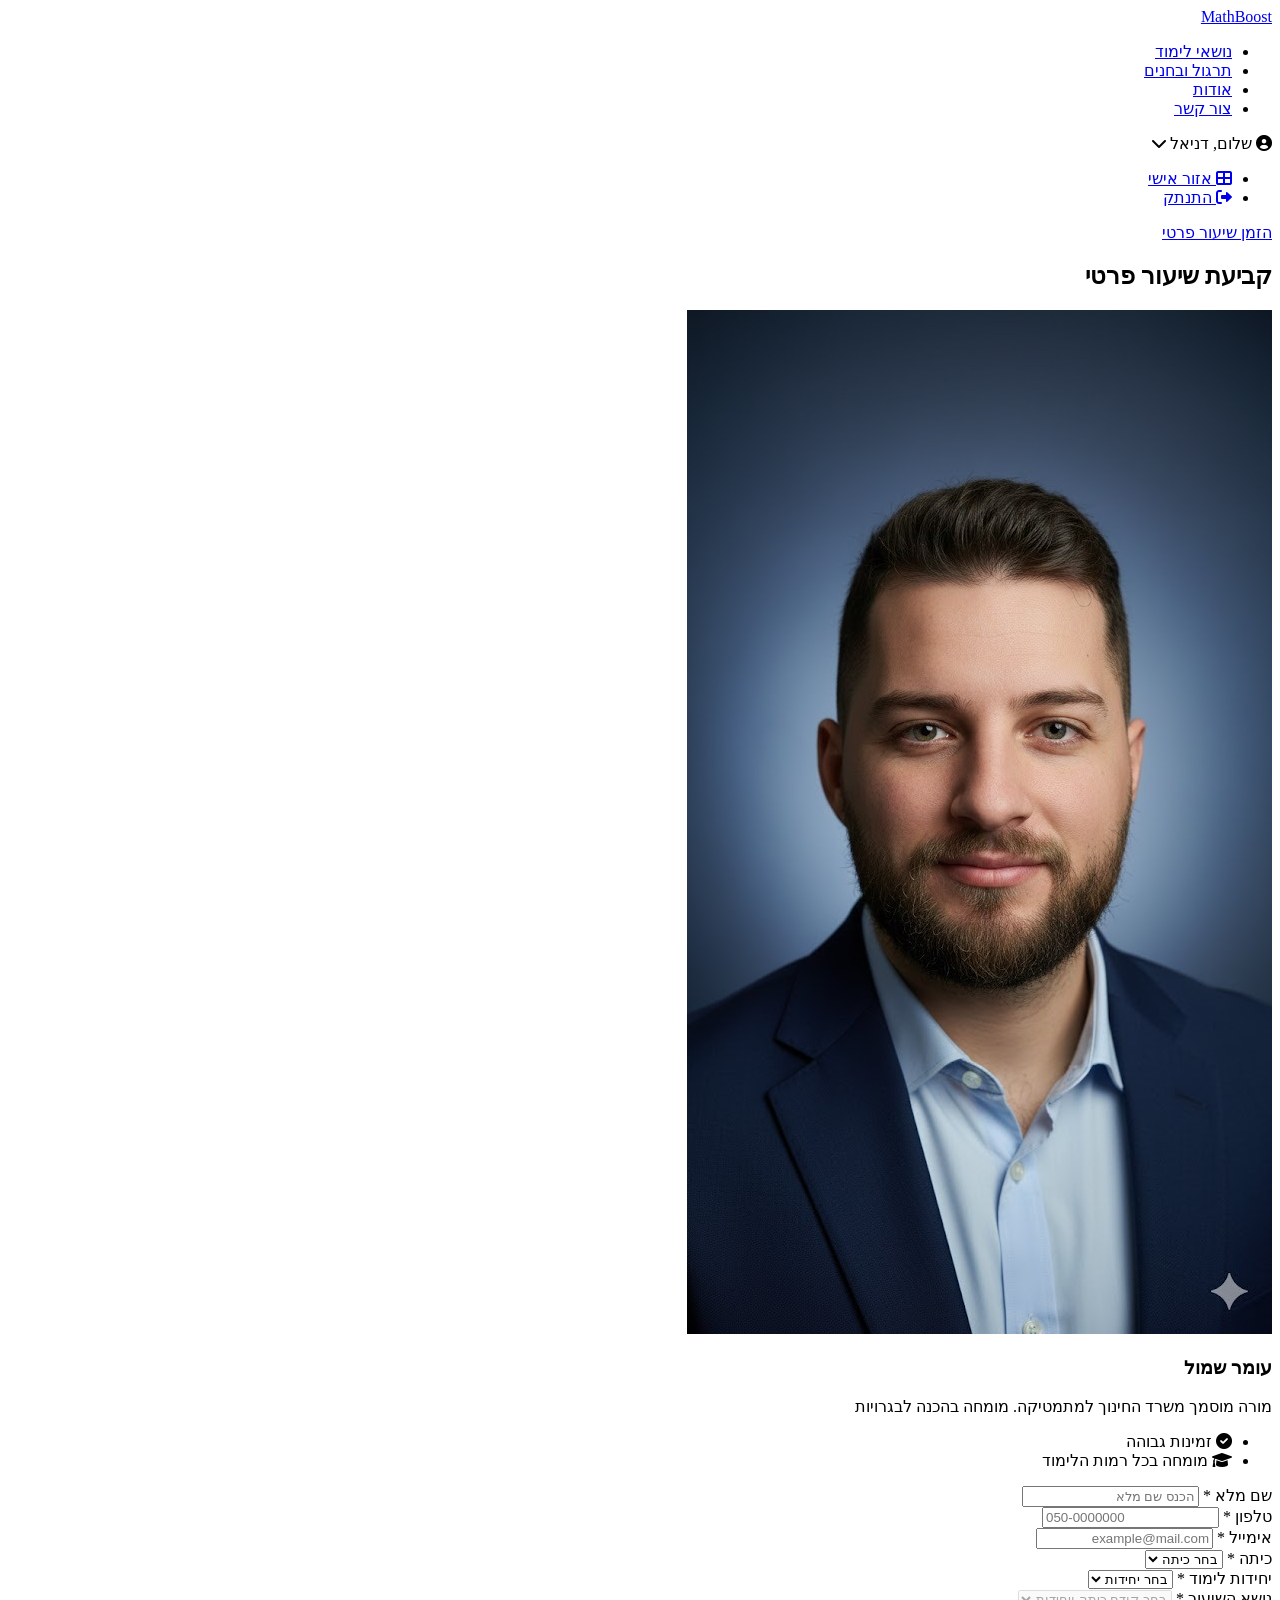
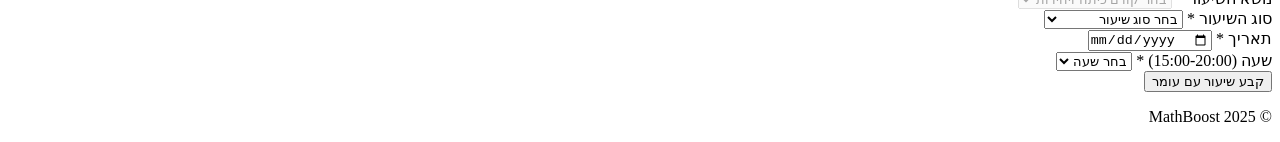
==== book-lesson.html @ 4097d0b9 "Add files via upload" ====
<!DOCTYPE html>
<html lang="he" dir="rtl">

<head>
    <meta charset="UTF-8">
    <meta name="viewport" content="width=device-width, initial-scale=1.0">
    <title>MathBoost - קביעת שיעור פרטי</title>

    <link rel="preconnect" href="https://fonts.googleapis.com">
    <link rel="preconnect" href="https://fonts.gstatic.com" crossorigin>
    <link href="https://fonts.googleapis.com/css2?family=Rubik:wght@400;500;700&display=swap" rel="stylesheet">

    <link rel="stylesheet" href="style.css">
    <link rel="stylesheet" href="https://cdnjs.cloudflare.com/ajax/libs/font-awesome/6.0.0/css/all.min.css">
</head>

<body>

    <header class="site-header">
        <div class="container header-wrapper">
            <div class="site-logo">
                <a href="index.html">MathBoost</a>
            </div>
            
            <nav class="navigation-menu">
                <ul>
                    <li><a href="lessons.html">נושאי לימוד</a></li>
                    <li><a href="practice.html">תרגול ובחנים</a></li>
                    <li><a href="#" onclick="alertNotImplemented(event)" title="הדף לא מומש">אודות</a></li>
                    <li><a href="#" onclick="alertNotImplemented(event)" title="הדף לא מומש">צור קשר</a></li>
                </ul>
            </nav>

            <div class="header-actions">
                <div class="user-profile-container" id="userProfile">
                    <div class="user-profile">
                        <i class="fas fa-user-circle"></i>
                        <span>שלום, דניאל</span>
                        <i class="fas fa-chevron-down dropdown-arrow"></i>
                    </div>
                    <ul class="dropdown-menu" id="userDropdown">
                        <li><a href="dashboard.html"><i class="fas fa-th-large"></i> אזור אישי</a></li>
                        <li><a href="#" onclick="alertNotImplemented(event)" title="הדף לא מומש" class="logout-link"><i class="fas fa-sign-out-alt"></i> התנתק</a></li>
                    </ul>
                </div>
                <a href="book-lesson.html" class="btn btn-primary">הזמן שיעור פרטי</a>
            </div>
        </div>
    </header>

<main>
    <section class="booking-section">
        <div class="container">
            <h1 class="page-title">קביעת שיעור פרטי</h1>

            <div class="booking-layout">
                <aside class="teacher-info-card">
                    <div class="teacher-image-wrapper">
                        <img src="images/teacher_omer.jpeg" alt="עומר שמול" class="teacher-img">
                    </div>
                    <h3>עומר שמול</h3>
                    <p class="teacher-bio">מורה מוסמך משרד החינוך למתמטיקה. מומחה בהכנה לבגרויות</p>
                    <ul class="teacher-badges">
                        <li><i class="fas fa-check-circle"></i> זמינות גבוהה</li>
                        <li><i class="fas fa-graduation-cap"></i> מומחה בכל רמות הלימוד</li>
                    </ul>
                </aside>

                <div class="form-wrapper-card">
                    <form id="bookingForm" action="save_booking.php" method="POST">
                        
                        <div class="form-group">
                            <label>שם מלא *</label>
                            <input type="text" name="fullName" placeholder="הכנס שם מלא" required>
                        </div>

                        <div class="form-row">
                            <div class="form-group half-width">
                                <label>טלפון *</label>
                                <input type="tel" name="phone" placeholder="050-0000000" required>
                            </div>
                            <div class="form-group half-width">
                                <label>אימייל *</label>
                                <input type="email" name="email" placeholder="example@mail.com" required>
                            </div>
                        </div>

                        <div class="form-row">
                            <div class="form-group half-width">
                                <label>כיתה *</label>
                                <select name="grade" id="gradeSelect" required>
                                    <option value="">בחר כיתה</option>
                                    <option value="י">כיתה י'</option>
                                    <option value="יא">כיתה י"א</option>
                                    <option value="יב">כיתה י"ב</option>
                                </select>
                            </div>
                            <div class="form-group half-width">
                                <label>יחידות לימוד *</label>
                                <select name="units" id="unitSelect" required>
                                    <option value="">בחר יחידות</option>
                                    <option value="3">3 יחידות</option>
                                    <option value="4">4 יחידות</option>
                                    <option value="5">5 יחידות</option>
                                </select>
                            </div>
                        </div>

                        <div class="form-row">
                            <div class="form-group half-width">
                                <label>נושא השיעור *</label>
                                <select name="subject" id="subjectSelect" disabled required>
                                    <option value="">בחר קודם כיתה ויחידות</option>
                                </select>
                            </div>
                            <div class="form-group half-width">
                                <label>סוג השיעור *</label>
                                <select name="lessonType" required>
                                    <option value="">בחר סוג שיעור</option>
                                    <option value="פרונטלי">פרונטלי (בית המורה)</option>
                                    <option value="זום">שיעור בזום</option>
                                </select>
                            </div>
                        </div>

                        <div class="form-row">
                            <div class="form-group half-width">
                                <label>תאריך *</label>
                                <input type="date" name="lessonDate" id="lessonDate" required>
                            </div>
                            <div class="form-group half-width">
                                <label>שעה (15:00-20:00) *</label>
                                <select name="lessonTime" id="lessonTimeSelect" required>
                                    <option value="">בחר שעה</option>
                                    <option value="15:00">15:00</option>
                                    <option value="16:00">16:00</option>
                                    <option value="17:00">17:00</option>
                                    <option value="18:00">18:00</option>
                                    <option value="19:00">19:00</option>
                                    <option value="20:00">20:00</option>
                                </select>
                            </div>
                        </div>

                        <button type="submit" class="btn btn-primary btn-block">
                            קבע שיעור עם עומר
                        </button>
                    </form>

                    <div id="successMessage" style="display:none; text-align:center; padding:50px;">
                        <h2 id="successTitle" style="color:#1a2a4a; font-weight:700;"></h2>
                        <p style="font-size:18px;">הבקשה נשלחה בהצלחה. ניצור קשר בהקדם!</p>
                    </div>
                </div>
            </div>
        </div>
    </section>
</main>

<footer class="site-footer">
    <div class="container">
        <p>© 2025 MathBoost</p>
    </div>
</footer>

<script src="https://code.jquery.com/jquery-3.6.0.min.js"></script>
<script src="js/not-implemented-message.js"></script>
<script src="js/booking.js"></script>
<script src="js/header.js"></script>


</body>
</html>
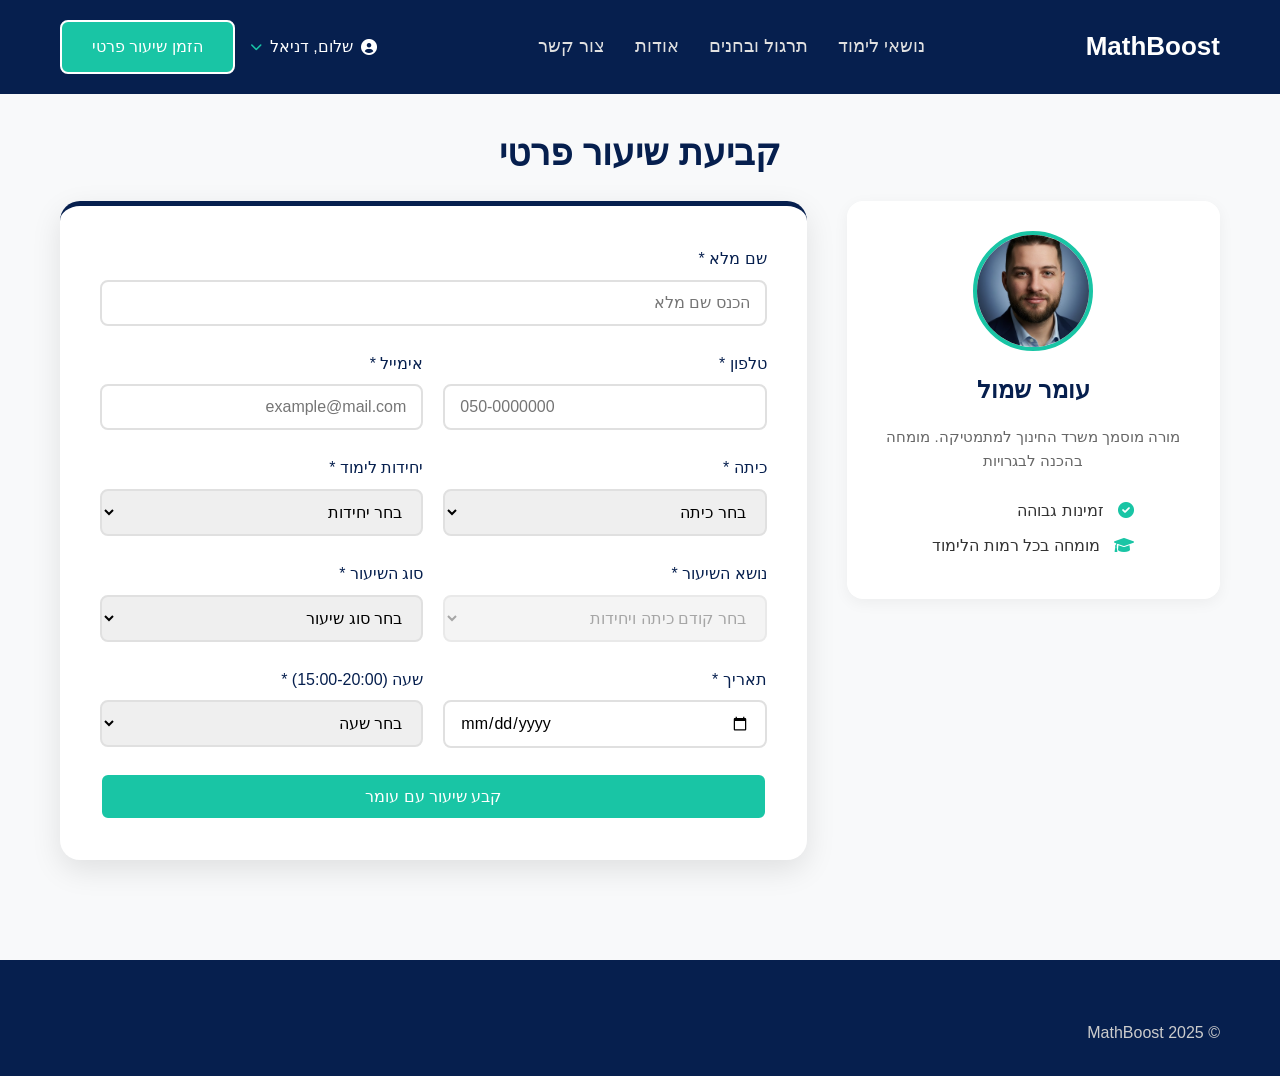
==== commit f6fb4708: "Update stylesheet link path in book-lesson.html" ====
--- a/book-lesson.html
+++ b/book-lesson.html
@@ -10,7 +10,7 @@
     <link rel="preconnect" href="https://fonts.gstatic.com" crossorigin>
     <link href="https://fonts.googleapis.com/css2?family=Rubik:wght@400;500;700&display=swap" rel="stylesheet">
 
-    <link rel="stylesheet" href="style.css">
+    <link rel="stylesheet" href="css/style.css">
     <link rel="stylesheet" href="https://cdnjs.cloudflare.com/ajax/libs/font-awesome/6.0.0/css/all.min.css">
 </head>
 
@@ -170,4 +170,4 @@
 
 
 </body>
-</html>+</html>
--- a/css/style.css
+++ b/css/style.css
@@ -0,0 +1,1916 @@
+/* --- Global Configuration & Theme Variables --- */
+:root {
+    --primary-color: #061f4e; /* Deep blue */
+    --accent-color: #19c5a5;  /* Teal */
+    --text-color: #333333;
+    --light-bg: #f8f9fa;
+    --white: #ffffff;
+    --shadow-soft: 0 4px 15px rgba(0,0,0,0.05);
+    --shadow-bold: 0 10px 30px rgba(0,0,0,0.1);
+    --font-main: 'Rubik', sans-serif;
+}
+
+/* --- Base Reset --- */
+* {
+    margin: 0;
+    padding: 0;
+    box-sizing: border-box;
+    -webkit-tap-highlight-color: transparent; /* Smooth touch for iPhone */
+}
+
+body {
+    font-family: var(--font-main);
+    direction: rtl;
+    background-color: var(--light-bg);
+    color: var(--text-color);
+    line-height: 1.6;
+    overflow-x: hidden; /* Prevents horizontal scroll issues */
+}
+
+a {
+    text-decoration: none;
+    color: inherit;
+}
+
+ul {
+    list-style: none;
+}
+
+.container {
+    max-width: 1200px;
+    margin: 0 auto;
+    padding: 0 20px;
+}
+
+button, input, select, textarea {
+    font-family: inherit;
+    font-size: inherit; 
+}
+
+/* --- Buttons --- */
+.btn {
+    display: inline-block;
+    padding: 12px 30px;
+    border-radius: 8px;
+    font-weight: 500;
+    transition: all 0.3s ease;
+    cursor: pointer;
+    text-align: center;
+}
+
+.btn-primary {
+    background-color: var(--accent-color);
+    color: var(--white);
+    border: 2px solid var(--white);
+}
+
+.btn-primary:hover {
+    background-color: #1ab699;
+    transform: translateY(-2px);
+}
+
+.btn-outline {
+    background-color: transparent;
+    color: var(--white);
+    border: 2px solid var(--white);
+}
+
+/* --- Header --- */
+.site-header {
+    background-color: var(--primary-color);
+    padding: 20px 0;
+    position: sticky;
+    top: 0;
+    z-index: 1000;
+}
+
+.header-wrapper {
+    display: flex;
+    justify-content: space-between;
+    align-items: center;
+}
+
+.site-logo a {
+    font-size: 26px;
+    font-weight: 700;
+    color: var(--white);
+}
+
+.navigation-menu ul {
+    display: flex;
+    gap: 30px;
+    align-items: center;
+}
+
+.navigation-menu a {
+    color: #e0e0e0;
+    font-size: 18px;
+    transition: color 0.3s;
+}
+
+.navigation-menu a:hover {
+    color: var(--accent-color);
+}
+
+.header-actions {
+    display: flex;
+    align-items: center; 
+    gap: 1.5rem;
+}
+
+.user-actions {
+    display: flex;
+    align-items: center;
+    gap: 1.5rem; 
+}
+
+.header-actions {
+    display: flex;
+    align-items: center; 
+    gap: 16px; 
+}
+
+/* --- (User Profile Dropdown Menu) --- */
+
+.user-profile-container {
+    position: relative;
+    cursor: pointer;
+    font-family: var(--font-main);
+}
+
+.user-profile {
+    display: flex;
+    align-items: center;
+    gap: 8px;
+    color: var(--white); 
+    font-weight: 500;
+}
+
+.dropdown-arrow {
+    font-size: 12px;
+    transition: transform 0.3s ease;
+    color: var(--accent-color);
+}
+
+
+.dropdown-menu {
+    position: absolute;
+    top: 100%;
+    right: 0; /* (RTL) */
+    background-color: var(--white); 
+    border: 1px solid var(--accent-color);
+    border-radius: 8px;
+    list-style: none;
+    margin-top: 20px;
+    min-width: 150px;
+    box-shadow: var(--shadow-bold);
+    display: none; /* default - hidden */
+    z-index: 1000;
+}
+
+.dropdown-menu.show {
+    display: block;
+}
+
+.dropdown-menu li a {
+    color: var(--primary-color);
+    text-decoration: none;
+    padding: 12px 20px;
+    display: flex;
+    align-items: center;
+    gap: 12px;
+    font-size: 15px;
+    transition: all 0.3s ease;
+}
+
+.dropdown-menu li a:hover {
+    background-color: var(--accent-color);
+    color: var(--primary-color); 
+    border-radius: 8px;
+
+}
+
+/* --- Hero Section --- */
+.hero-section {
+    position: relative;
+    background-color: var(--primary-color); 
+    min-height: 600px;
+    display: flex;
+}
+
+.hero-layout {
+    display: flex;
+    width: 100%;
+}
+
+.hero-content-side {
+    flex: 1; 
+    display: flex;
+    align-items: center;
+    justify-content: center; 
+    padding: 60px;
+    color: var(--white);
+    z-index: 2; 
+}
+
+.hero-text-container h1 {
+    font-size: 55px;
+    line-height: 1.1;
+    margin-bottom: 20px;
+}
+
+.hero-visual-side {
+    flex: 1.3; 
+    position: relative;
+    overflow: hidden; 
+}
+
+.hero-image {
+    width: 100%;
+    height: 100%;
+    object-fit: cover; 
+    display: block;
+}
+
+.hero-cta-group {
+    display: flex;
+    gap: 15px;
+    margin-top: 30px;
+}
+
+/* --- Subjects Grid & Icons --- */
+.subjects-section {
+    padding: 80px 0;
+    background-color: #f0f4f8; 
+}
+
+.subjects-grid {
+    display: grid;
+    grid-template-columns: repeat(4, 1fr); 
+    gap: 20px;             
+    margin-top: 30px;
+}
+
+.subject-card {
+    background: var(--white);
+    padding: 40px 20px;
+    border-radius: 20px;
+    text-align: center;
+    box-shadow: var(--shadow-soft); 
+    transition: transform 0.3s ease, box-shadow 0.3s ease;
+    flex: unset; 
+    min-width: 0; 
+    display: flex;
+    flex-direction: column;
+    align-items: center;
+}
+
+.subject-card:hover {
+    transform: translateY(-10px);
+    box-shadow: var(--shadow-bold);
+}
+
+.subject-icon-wrapper {
+    font-size: 50px;
+    background: #f0f0f0;    
+    width: 100px;
+    height: 100px;
+    border-radius: 50%;
+    display: flex;
+    align-items: center;
+    justify-content: center;
+    
+    color: var(--primary-color);
+    margin-bottom: 20px;
+    transition: all 0.3s ease;
+}
+
+.subject-card:hover .subject-icon-wrapper {
+    background: var(--accent-color);
+    color: var(--white);
+}
+
+/* --- Testimonials --- */
+.testimonials-section {
+    padding: 80px 0;
+}
+
+.testimonials-grid {
+    display: grid;
+    grid-template-columns: repeat(3, 1fr); 
+    gap: 30px;
+}
+
+.testimonial-item {
+    background: var(--white);
+    padding: 25px;
+    border-radius: 12px;
+    box-shadow: var(--shadow-soft);
+    border-top: 4px solid var(--accent-color); 
+}
+
+.student-avatar {
+    width: 50px;
+    height: 50px;
+    border-radius: 50%;
+    object-fit: cover;
+}
+
+/* --- Footer --- */
+.site-footer {
+    background-color: var(--primary-color);
+    color: #ccc;
+    padding: 60px 0 30px;
+}
+
+.footer-grid {
+    display: flex;
+    justify-content: space-between;
+    gap: 40px;
+}
+
+.footer-column {
+    flex: 1;
+}
+
+.footer-column h4 {
+    color: var(--white);
+    margin-bottom: 20px;
+}
+
+/* --- Responsive Design (Mobile - iPhone Optimized) --- */
+@media (max-width: 768px) {
+    .header-wrapper {
+        flex-direction: column;
+        gap: 15px;
+        text-align: center;
+    }
+
+    .navigation-menu ul {
+        flex-wrap: wrap;
+        justify-content: center;
+        gap: 12px;
+    }
+
+    .navigation-menu a {
+        font-size: 16px;
+    }
+
+    .hero-layout {
+        flex-direction: column;
+    }
+
+    .hero-content-side {
+        padding: 40px 20px;
+        order: 1;
+        text-align: center;
+    }
+
+    .hero-visual-side {
+        height: 300px; 
+        order: 2;
+    }
+
+    .hero-text-container h1 {
+        font-size: 34px;
+    }
+
+    .hero-cta-group {
+        flex-direction: column;
+        width: 100%;
+    }
+
+    .btn {
+        width: 100%;
+    }
+
+    .subject-card {
+        flex: 0 1 calc(48% - 10px);
+    }
+
+    .subjects-grid, .testimonials-grid, .footer-grid {
+        grid-template-columns: 1fr;
+        flex-direction: column;
+        text-align: center;
+    }
+
+    .subject-icon-wrapper {
+        width: 90px;
+        height: 90px;
+        font-size: 45px;
+    }
+
+    .user-profile span {
+        display: none; 
+    }
+    
+    .user-actions {
+        gap: 12px;
+    }
+}
+
+/* =========================================
+   Booking Page Specific Styles
+   ========================================= */
+
+.booking-section {
+    padding: 20px 0 100px;
+    background-color: var(--light-bg); 
+}
+
+.page-title {
+    text-align: center;
+    font-size: 36px;
+    color: var(--primary-color);
+    margin-bottom: 20px;
+}
+
+/* --- Layout Grid --- */
+.booking-layout {
+    display: grid;
+    grid-template-columns: 1fr 2fr; 
+    gap: 40px;
+    align-items: start; /* שהאלמנטים יתחילו מלמעלה */
+}
+
+/* --- Teacher Info Card--- */
+.teacher-info-card {
+    background: var(--white);
+    padding: 30px;
+    border-radius: 16px;
+    box-shadow: var(--shadow-soft); /* צללית עדינה */
+    text-align: center;
+    position: sticky; 
+    top: 100px;
+}
+
+.teacher-image-wrapper {
+    width: 120px;
+    height: 120px;
+    margin: 0 auto 20px;
+    border-radius: 50%;
+    overflow: hidden;
+    border: 4px solid var(--accent-color); 
+}
+
+.teacher-img {
+    width: 100%;
+    height: 100%;
+    object-fit: cover;
+}
+
+.teacher-info-card h3 {
+    color: var(--primary-color);
+    margin-bottom: 15px;
+    font-size: 24px;
+}
+
+.teacher-bio {
+    font-size: 15px;
+    color: #666;
+    margin-bottom: 25px;
+}
+
+.teacher-badges {
+    text-align: right;
+    display: inline-block;
+}
+
+.teacher-badges li {
+    margin-bottom: 10px;
+    color: var(--text-color);
+}
+
+.teacher-badges i {
+    color: var(--accent-color);
+    margin-left: 10px;
+}
+
+/* --- Form Container --- */
+.form-wrapper-card {
+    background: var(--white);
+    padding: 40px;
+    border-radius: 20px;
+    box-shadow: var(--shadow-bold); 
+    border-top: 5px solid var(--primary-color); 
+}
+
+/* --- Form Design--- */
+.form-group {
+    margin-bottom: 25px;
+    position: relative; 
+}
+
+.form-row {
+    display: flex;
+    gap: 20px;
+}
+
+.half-width {
+    flex: 1;
+}
+
+label {
+    display: block;
+    margin-bottom: 8px;
+    font-weight: 500;
+    color: var(--primary-color);
+}
+
+.required {
+    color: #e74c3c; 
+}
+
+input[type="text"],
+input[type="tel"],
+input[type="email"],
+input[type="date"],
+select {
+    width: 100%;
+    padding: 12px 15px;
+    border: 2px solid #e0e0e0;
+    border-radius: 8px;
+    font-family: var(--font-main);
+    font-size: 16px;
+    transition: all 0.3s ease;
+    outline: none;
+}
+
+
+input:focus, select:focus {
+    border-color: var(--primary-color);
+    box-shadow: 0 0 0 3px rgba(6, 31, 78, 0.1);
+}
+
+.btn-submit {
+    font-size: 18px;
+    padding: 15px;
+    margin-top: 10px;
+    border: none; 
+}
+
+.btn-block {
+    display: block;
+    width: 100%;
+}
+
+.form-note {
+    text-align: center;
+    font-size: 14px;
+    color: #888;
+    margin-top: 15px;
+}
+
+.error-message {
+    display: none; 
+    font-size: 13px;
+    color: #e74c3c;
+    margin-top: 5px;
+}
+
+@media (max-width: 768px) {
+    .booking-layout {
+        grid-template-columns: 1fr; 
+        gap: 30px;
+    }
+
+    .teacher-info-card {
+        position: static; 
+        order: -1; /* המורה תופיע מעל הטופס */
+    }
+
+    .form-wrapper-card {
+        padding: 25px;
+    }
+
+    .form-row {
+        flex-direction: column; 
+        gap: 25px;
+    }
+}
+
+.input-error {
+    border-color: #e74c3c !important;
+    background-color: #fdf2f2;
+}
+
+.success-msg {
+    text-align: center;
+    padding: 40px;
+    color: var(--primary-color);
+    animation: fadeIn 1s ease;
+}
+
+/* --- Lessons Page Layout --- */
+.lessons-layout {
+    display: grid;
+    grid-template-columns: 280px 1fr;
+    gap: 40px;
+    padding: 40px 20px;
+    align-items: start;
+    max-width: 1200px; /* הגבלה כדי שלא ימתח מדי במסכים ענקיים */
+    margin: 0 auto;
+}
+
+/* Sidebar Filters */
+.filters-sidebar {
+    background: var(--white);
+    padding: 30px;
+    border-radius: 16px;
+    box-shadow: var(--shadow-soft);
+    position: sticky;
+    top: 100px;
+}
+
+.filter-header {
+    display: flex;
+    justify-content: space-between;
+    align-items: center;
+    margin-bottom: 25px;
+}
+
+.btn-text {
+    background: none;
+    border: none;
+    color: var(--accent-color);
+    cursor: pointer;
+    font-weight: 500;
+    text-decoration: underline;
+}
+
+.filter-group {
+    margin-bottom: 30px;
+}
+
+.filter-group h4 {
+    margin-bottom: 15px;
+    font-size: 18px;
+    color: var(--primary-color);
+}
+
+.radio-label {
+    display: block;
+    margin-bottom: 12px;
+    cursor: pointer;
+    font-size: 16px;
+    transition: color 0.2s;
+}
+
+.radio-label input {
+    margin-left: 10px;
+    accent-color: var(--accent-color);
+}
+
+/* Lessons Grid & Cards */
+.lessons-grid {
+    display: grid;
+    grid-template-columns: repeat(auto-fill, minmax(300px, 1fr));
+    gap: 25px;
+}
+
+.lessons-card-detail {
+    background: var(--white);
+    padding: 30px;
+    border-radius: 20px;
+    box-shadow: var(--shadow-soft);
+    position: relative;
+    transition: transform 0.3s, box-shadow 0.3s;
+    border-top: 4px solid var(--accent-color);
+}
+
+.lessons-card-detail:hover {
+    transform: translateY(-8px);
+    box-shadow: var(--shadow-bold);
+}
+
+.category-tag {
+    position: absolute;
+    top: -15px;
+    right: 20px;
+    background: var(--primary-color);
+    color: var(--white);
+    padding: 5px 15px;
+    border-radius: 20px;
+    font-size: 12px;
+    font-weight: bold;
+}
+
+.subject-icon-large {
+    font-size: 40px;
+    margin-bottom: 15px;
+}
+
+.btn-outline-dark {
+    border: 2px solid var(--primary-color);
+    color: var(--primary-color);
+    padding: 10px 25px;
+    font-weight: 700;
+}
+
+.implemented-tag {
+    position: absolute;
+    top: -15px;
+    left: 20px;
+    background-color: #ff2e63; 
+    color: var(--white);
+    padding: 5px 15px;
+    border-radius: 20px;
+    font-size: 12px;
+    font-weight: bold;
+    z-index: 10;
+}
+
+/* עיצוב כפתור כבוי (Disabled) */
+.btn-outline-dark:disabled {
+    opacity: 0.5;
+    cursor: not-allowed;
+    border-color: #ccc;
+    color: #999;
+    pointer-events: auto;
+}
+
+/* ביטול אפקטים של Hover על כפתור כבוי */
+.btn-outline-dark:disabled:hover {
+    background-color: transparent;
+    color: #999;
+    transform: none;
+}
+
+.btn-outline-dark:hover {
+    background-color: var(--primary-color);
+    color: var(--white);
+}
+
+.card-meta-info {
+    display: flex;
+    gap: 15px;
+    margin: 20px 0;
+    font-size: 14px;
+    color: #666;
+}
+
+.card-meta-info i {
+    color: var(--accent-color);
+    margin-left: 5px;
+}
+
+.active-filter-status {
+    margin-bottom: 20px;
+    font-weight: 500;
+    color: var(--primary-color);
+}
+
+.no-results {
+    text-align: center;
+    padding: 50px;
+    color: #888;
+}
+
+.no-results i {
+    font-size: 48px;
+    margin-bottom: 15px;
+}
+
+/* Responsive */
+@media (max-width: 992px) {
+    .lessons-layout {
+        grid-template-columns: 1fr;
+    }
+    .filters-sidebar {
+        position: static;
+    }
+}
+
+@media (max-width: 992px) {
+    .lessons-layout {
+        grid-template-columns: 1fr; /* מעבר לטור אחד */
+        gap: 20px;
+    }
+
+    .filters-sidebar {
+        position: static; /* ביטול ה-sticky במוביל */
+        width: 100%;
+    }
+
+    .lessons-grid {
+        grid-template-columns: repeat(auto-fill, minmax(250px, 1fr));
+    }
+}
+
+/* סמארטפונים (iPhone וכדומה) */
+@media (max-width: 768px) {
+    .site-header {
+        padding: 10px 0;
+    }
+
+    .header-wrapper {
+        flex-direction: column;
+        gap: 15px;
+    }
+
+    .navigation-menu ul {
+        flex-wrap: wrap;
+        justify-content: center;
+        gap: 10px;
+    }
+
+    .page-intro h1 {
+        font-size: 28px;
+        text-align: center;
+    }
+
+    .page-intro p {
+        text-align: center;
+    }
+
+    /* התאמת כרטיסי הלימוד */
+    .lessons-grid {
+        grid-template-columns: 1fr; /* כרטיס אחד בשורה */
+    }
+
+    .lessons-card-detail {
+        padding: 20px;
+    }
+
+    /* התאמת פילטרים במוביל */
+    .filters-sidebar {
+        padding: 20px;
+    }
+
+    .filter-group {
+        display: inline-block; /* הצגת קבוצות פילטרים זו לצד זו אם יש מקום */
+        margin-left: 20px;
+        margin-bottom: 15px;
+    }
+
+    .footer-grid {
+        flex-direction: column;
+        text-align: center;
+        gap: 30px;
+    }
+}
+
+/* =========================================
+   Lesson Unit Page Styles (יחידת לימוד)
+   ========================================= */
+
+.lesson-unit-page {
+    background-color: var(--light-bg);
+    padding-bottom: 80px;
+}
+
+/* --- Lesson Hero --- */
+.lesson-hero {
+    background-color: var(--primary-color);
+    color: var(--white);
+    padding: 40px 0;
+    margin-bottom: 40px;
+}
+
+.breadcrumb {
+    font-size: 14px;
+    margin-bottom: 15px;
+    display: flex;
+    align-items: center;
+    gap: 8px; 
+    color: rgba(255, 255, 255, 0.8); /
+}
+
+.breadcrumb a {
+    color: white;
+    text-decoration: none;
+    transition: all 0.3s ease;
+    opacity: 0.9;
+}
+
+.breadcrumb a:hover {
+    opacity: 1;
+    text-decoration: underline;
+    color: var(--accent-color); 
+}
+
+
+.breadcrumb i {
+    font-size: 10px;
+    opacity: 0.6;
+}
+
+
+.breadcrumb span {
+    font-weight: 500;
+    opacity: 1;
+    color: var(--accent-color);
+}
+
+.container h1{
+    padding-top: 10px;
+}
+
+.lesson-hero h1 {
+    font-size: 32px;
+}
+
+/* --- Layout Structure --- */
+.lesson-container {
+    display: grid;
+    grid-template-columns: 1fr 320px; 
+    gap: 40px;
+    align-items: start;
+}
+
+.content-block {
+    background: var(--white);
+    padding: 35px;
+    border-radius: 15px;
+    box-shadow: var(--shadow-soft);
+    margin-bottom: 30px;
+}
+
+.content-block h2 {
+    color: var(--primary-color);
+    margin-bottom: 20px;
+    border-right: 4px solid var(--accent-color);
+    padding-right: 15px;
+    font-size: 24px;
+}
+
+/* --- Formula Card --- */
+.formula-card {
+    background-color: #f0f7f6; 
+    border: 2px dashed var(--accent-color);
+    border-radius: 12px;
+    padding: 25px;
+    margin: 25px 0;
+    text-align: center;
+}
+
+.formula-display {
+    font-size: 36px;
+    font-weight: 700;
+    color: var(--primary-color);
+    margin: 15px 0;
+    letter-spacing: 2px;
+    direction: ltr; 
+}
+
+.formula-legend ul {
+    text-align: right;
+    display: inline-block;
+    margin-top: 15px;
+}
+
+.formula-legend li {
+    margin-bottom: 8px;
+    font-size: 16px;
+}
+
+/* --- Example Boxes & Toggle Solution --- */
+.example-box {
+    border: 1px solid #e0e0e0;
+    border-radius: 10px;
+    padding: 24px;
+    margin-bottom: 20px;
+    background-color: var(--white);
+}
+
+.question {
+    font-size: 18px;
+    margin-bottom: 15px;
+    line-height: 1.5;
+}
+
+.toggle-solution-btn {
+    background-color: transparent;
+    color: var(--primary-color);
+    border: 1px solid var(--primary-color);
+    padding: 8px 16px;
+    border-radius: 5px;
+    cursor: pointer;
+    font-weight: 500;
+    transition: all 0.3s ease;
+    align-self: flex-end;
+}
+
+.toggle-solution-btn:hover {
+    background-color: var(--primary-color);
+    color: var(--white);
+}
+
+.solution-content {
+    display: none; 
+    margin-top: 15px;
+    padding: 15px;
+    background-color: #f9f9f9;
+    border-right: 3px solid var(--accent-color);
+    font-size: 16px;
+    width: 100%;
+}
+
+/* --- Video Section --- */
+.video-wrapper {
+    position: relative;
+    padding-bottom: 56.25%; /* שומר על יחס מסך 16:9 */
+    height: 0;
+    overflow: hidden;
+    border-radius: 12px;
+    box-shadow: var(--shadow-bold);
+    margin: 20px 0;
+}
+
+.video-wrapper iframe {
+    position: absolute;
+    top: 0;
+    left: 0;
+    width: 100%;
+    height: 100%;
+}
+
+.lesson-video {
+    position: absolute;
+    top: 0;
+    left: 0;
+    width: 100%;
+    height: 100%;
+    background-color: #000;
+}
+
+/* --- Sidebar Tips (Omer) --- */
+
+.sidebar-tips {
+    position: -webkit-sticky; /* תמיכה לדפדפני ספארי */
+    position: sticky;
+    top: 100px; 
+    align-self: start; 
+    height: fit-content; 
+    display: flex;
+    flex-direction: column;
+    gap: 20px;
+}
+
+.teacher-callout {
+    background: var(--white);
+    padding: 20px;
+    border-radius: 15px;
+    box-shadow: var(--shadow-soft);
+    text-align: center;
+    margin-bottom: 30px;
+}
+
+.teacher-avatar {
+    width: 100px;
+    height: 100px;
+    border-radius: 50%;
+    border: 3px solid var(--accent-color);
+    margin-bottom: 15px;
+    object-fit: cover;
+}
+
+.tip-bubble {
+    background: #eef2f7;
+    padding: 15px;
+    border-radius: 10px;
+    position: relative;
+    font-size: 14px;
+}
+
+
+.tip-bubble::after {
+    content: '';
+    position: absolute;
+    top: -10px;
+    left: 50%;
+    transform: translateX(-50%);
+    border-left: 10px solid transparent;
+    border-right: 10px solid transparent;
+    border-bottom: 10px solid #eef2f7;
+}
+
+.sticky-nav {
+    position: sticky;
+    top: 100px;
+    background: var(--white);
+    padding: 20px;
+    border-radius: 15px;
+    box-shadow: var(--shadow-soft);
+}
+
+.sticky-nav h3 {
+    font-size: 18px;
+    margin-bottom: 15px;
+    color: var(--primary-color);
+}
+
+.sticky-nav ul li {
+    margin-bottom: 12px;
+}
+
+.sticky-nav ul li a {
+    color: #666;
+    transition: color 0.3s;
+}
+
+.sticky-nav ul li a:hover {
+    color: var(--accent-color);
+}
+
+.q-table {
+    width: 100%;
+    border-collapse: collapse;
+    margin: 20px 0;
+    background: var(--white);
+}
+.q-table th, .q-table td {
+    padding: 12px;
+    border: 1px solid #ddd;
+    text-align: center;
+}
+.q-table th {
+    background-color: var(--primary-color);
+    color: var(--white);
+}
+
+.q-logic {
+    display: flex;
+    gap: 20px;
+    margin: 15px 0;
+}
+.logic-box {
+    flex: 1;
+    padding: 15px;
+    border-radius: 8px;
+    text-align: center;
+}
+.growth { 
+    background-color: #e8f5e9;
+    border: 1px solid #4caf50;
+}
+.decay { 
+    background-color: #ffebee;
+    border: 1px solid #f44336;
+}
+
+.steps-box {
+    background-color: #fff9c4;
+    padding: 20px;
+    border-radius: 12px;
+    border-right: 5px solid #fbc02d;
+    margin-top: 30px;
+}
+.steps-box ol { padding-right: 25px; }
+.steps-box li { margin-bottom: 10px; font-weight: 500; }
+
+.bagrut-question-text {
+    background: #f4f4f4;
+    padding: 20px;
+    border-radius: 10px;
+    margin-bottom: 15px;
+    border-right: 4px solid var(--primary-color);
+}
+
+/* --- Footer Area --- */
+.lesson-footer {
+    text-align: center;
+    margin-top: 50px;
+}
+
+.btn-large {
+    padding: 18px 40px;
+    font-size: 20px;
+}
+
+/* --- Responsive --- */
+@media (max-width: 992px) {
+    .lesson-container {
+        display: grid;
+        grid-template-columns: 1fr;
+        gap: 0; /* נשלוט ברווחים דרך האלמנטים */
+    }
+
+    .main-content, .sidebar-tips {
+        display: contents; /* מאפשר לילדים שלהם להסתדר ישירות בגריד האבא */
+    }
+
+    .sticky-nav { 
+        order: 1; 
+        position: static !important; /* ביטול סטיקי */
+        margin-bottom: 30px;
+    }
+
+    #intro { 
+        order: 2; 
+    }
+
+    .teacher-callout { 
+        order: 3; /* הטיפ של עומר - מופיע אחרי האינטרו */
+        margin-bottom: 30px;
+        position: static !important; /* ביטול סטיקי */
+    }
+
+    #warmup { 
+        order: 4; 
+    }
+
+    #bagrut { 
+        order: 5; 
+    }
+
+    #extra { 
+        order: 6; 
+    }
+
+    .lesson-footer { 
+        order: 7; 
+    }
+}
+
+/* =========================================
+   Practice Page Styles (תרגול ובחנים)
+   ========================================= */
+
+.quiz-card {
+    background: var(--white);
+    padding: 30px;
+    border-radius: 15px;
+    box-shadow: var(--shadow-soft);
+}
+
+.questions-gallery {
+    width: 100%;
+    background: #fff;
+    border: 2px solid #eee;
+    border-radius: 12px;
+    padding: 15px;
+    margin-bottom: 25px;
+    text-align: center;
+}
+
+.questions-gallery img {
+    max-width: 100%;
+    height: auto;
+    border-radius: 8px;
+}
+
+.step-indicator {
+    display: inline-block;
+    background: var(--primary-color);
+    color: white;
+    padding: 5px 15px;
+    border-radius: 20px;
+    margin-bottom: 15px;
+    font-size: 14px;
+}
+
+.options-grid {
+    display: grid;
+    grid-template-columns: 1fr 1fr;
+    gap: 15px;
+    margin-top: 20px;
+}
+
+.option-bt {
+    padding: 18px;
+    border: 2px solid #edf2f7;
+    border-radius: 10px;
+    background: white;
+    cursor: pointer;
+    font-size: 17px;
+    font-weight: 500;
+    transition: all 0.2s;
+    font-family: inherit;
+}
+
+.option-bt:hover {
+    border-color: var(--accent-color);
+    background: #f0fffd;
+}
+
+.feedback-box {
+    margin-top: 25px;
+    padding: 20px;
+    border-radius: 10px;
+    display: none;
+    animation: fadeIn 0.3s ease;
+}
+
+.correct { background: #d4edda; color: #155724; border: 1px solid #c3e6cb; }
+.wrong { background: #f8d7da; color: #721c24; border: 1px solid #f5c6cb; }
+
+.solution-path {
+    margin-top: 15px;
+    padding: 15px;
+    background-color: #f9fbfd;
+    border-right: 4px solid var(--accent-color); 
+    border-left: none; 
+    border-radius: 4px;
+    
+    font-family: 'Rubik', sans-serif;
+    direction: rtl;       
+    text-align: right;    
+    line-height: 1.6;
+}
+
+.solution-content {
+    display: none;      
+    margin-top: 10px;
+    font-weight: 500;
+    direction: rtl;       
+    text-align: right;    
+
+.math-formula, sub, sup {
+    direction: ltr;
+    display: inline-block;
+    unicode-bidi: embed;
+}
+
+.solution-path sub, .solution-path sup {
+    font-family: 'Rubik', sans-serif; 
+    font-size: 0.75em;
+}
+
+.solution-path sub { vertical-align: sub; }
+.solution-path sup { vertical-align: super; }
+
+
+.next-step-container {
+    margin-top: 30px;
+    text-align: left;
+    border-top: 1px solid #eee;
+    padding-top: 20px;
+}
+
+.nest-bt {
+    display: inline-block;
+    padding: 15px 40px;
+    background-color: var(--primary-color);
+    color: var(--white);
+    border: 2px solid var(--primary-color);
+    border-radius: 8px;
+    font-weight: 700;
+    font-size: 18px;
+    cursor: pointer;
+    transition: all 0.3s ease;
+    font-family: var(--font-main);
+    box-shadow: var(--shadow-soft);
+}
+
+.nest-bt:hover {
+    background-color: var(--accent-color);
+    border-color: var(--accent-color);
+    transform: translateY(-2px);
+    box-shadow: var(--shadow-bold);
+}
+
+@keyframes fadeIn { from { opacity: 0; } to { opacity: 1; } }
+
+@media (max-width: 600px) {
+    .options-grid { grid-template-columns: 1fr; }
+}
+
+
+.option-bt.selected {
+    background-color: var(--primary-color) !important;
+    color: white !important;
+    border-color: var(--primary-color);
+    transform: scale(0.98); /* אפקט קטן של לחיצה */
+}
+html, body {
+    max-width: 100%;
+    overflow-x: hidden;
+}
+
+.container {
+    width: 100%;
+    max-width: 100%;
+}
+
+.hero-section {
+    width: 100%;
+    overflow: hidden;
+}
+
+.hero-layout {
+    display: flex;
+    flex-wrap: wrap;
+}
+
+.hero-content-side,
+.hero-visual-side {
+    min-width: 0;
+}
+
+.hero-image {
+    width: 100%;
+    height: auto;
+}
+
+@media (max-width: 768px) {
+
+    .hero-section {
+        min-height: auto;
+    }
+
+    .hero-layout {
+        flex-direction: column;
+    }
+
+    .hero-content-side {
+        width: 100%;
+        padding: 40px 20px;
+        text-align: center;
+    }
+
+    .hero-visual-side {
+        width: 100%;
+        height: 280px;
+    }
+
+    .subjects-grid {
+        grid-template-columns: 1fr;
+    }
+
+    .booking-layout {
+        grid-template-columns: 1fr;
+    }
+
+    .lesson-container {
+        grid-template-columns: 1fr;
+    }
+
+    .lessons-layout {
+        grid-template-columns: 1fr;
+    }
+
+    .next-step-container {
+        text-align: center;
+    }
+    
+    .nest-bt {
+        width: 100%; /* במובייל כפתור מלא נוח יותר ללחיצה */
+    }
+}
+}
+
+/* =========================================
+   Dashboard אזור אישי
+   ========================================= */
+
+.dashboard-page { background-color: #f8fafc; }
+
+.dashboard-page .profile-header {
+    position: relative;
+    display: inline-block;
+    margin-bottom: 15px;
+}
+
+.dashboard-page .level-badge {
+    position: absolute;
+    bottom: 5px;
+    left: 50%;
+    transform: translateX(-50%);
+    background: var(--primary-color);
+    color: white;
+    padding: 4px 12px;
+    border-radius: 20px;
+    font-size: 0.75rem;
+    font-weight: bold;
+    border: 2px solid white;
+}
+
+.dashboard-wrapper {
+    display: grid;
+    grid-template-columns: 320px 1fr;
+    gap: 30px;
+    max-width: 1300px;
+    margin: 40px auto;
+    padding: 0 20px;
+}
+
+/* Sidebar & Cards */
+.dashboard-section {
+    background: white;
+    border-radius: 16px;
+    padding: 24px;
+    box-shadow: 0 4px 15px rgba(0,0,0,0.05);
+    margin-bottom: 24px;
+}
+
+.profile-card { text-align: center; }
+.profile-img { width: 100px; height: 100px; border-radius: 50%; border: 4px solid var(--accent-color); margin-bottom: 12px; }
+
+.user-stats-saas { display: flex; justify-content: space-around; margin: 20px 0; border-top: 1px solid #f1f5f9; padding-top: 15px; }
+.stat-item strong { display: block; font-size: 1.4rem; color: var(--primary-color); }
+
+/* Welcome Banner */
+.welcome-banner {
+    background: linear-gradient(135deg, #0f172a 0%, #1e293b 100%);
+    color: white;
+    display: flex;
+    justify-content: space-between;
+    align-items: center;
+    border: none;
+}
+
+.progress-bar-fill {
+    height: 10px;
+    background: var(--accent-color);
+    border-radius: 5px;
+    width: 0; /* Animate this via JS */
+    transition: width 1.5s cubic-bezier(0.1, 0.5, 0.1, 1);
+}
+
+.main-progress-track { background: rgba(255,255,255,0.1); border-radius: 5px; height: 10px; margin-top: 10px; }
+
+.timer-widget-round {
+    background: var(--white);
+    color: var(--text-color);
+    width: 110px; height: 110px; border-radius: 50%;
+    display: flex; flex-direction: column; align-items: center; justify-content: center;
+    border: 5px solid var(--accent-color); box-shadow: 0 10px 20px rgba(249,115,22,0.3);
+}
+
+.dashboard-page .trophy-icon {
+    color: #f1c40f;
+    margin-left: 8px;
+}
+
+.dashboard-page .streak-box-orange {
+    background: #fff7ed;
+    color: #f97316; 
+    padding: 15px;
+    border-radius: 12px;
+    display: flex;
+    align-items: center;
+    gap: 12px;
+    font-weight: bold;
+    margin-bottom: 15px;
+    border: 1px solid #ffedd5;
+}
+
+.dashboard-page .streak-box-orange i { font-size: 1.4rem; }
+
+.dashboard-page .improvement-stat {
+    display: flex;
+    align-items: center;
+    gap: 8px;
+    color: #22c55e;
+    font-size: 0.9rem;
+    font-weight: 500;
+}
+
+/* clalculator*/
+.dashboard-page .aside-countdown h4 { font-size: 1rem; margin-bottom: 12px; color: var(--primary-color); }
+.dashboard-page .aside-calc-flex { display: flex; gap: 8px; }
+.dashboard-page .aside-calc-flex input { width: 100%; padding: 8px; border-radius: 8px; border: 1px solid #ddd; font-size: 0.8rem; }
+
+.dashboard-page .btn-orange-small {
+    background: #f97316;
+    color: white;
+    border: none;
+    padding: 8px 15px;
+    border-radius: 8px;
+    cursor: pointer;
+    font-weight: bold;
+    font-size: 0.85rem;
+}
+
+/* --- tutor feedback--- */
+.tutor-header-saas {
+    display: flex;
+    justify-content: space-between;
+    align-items: center;
+    margin-bottom: 20px;
+}
+
+.tutor-header-right {
+    display: flex;
+    align-items: center;
+    gap: 15px;
+}
+
+.tutor-profile-img {
+    width: 60px;
+    height: 60px;
+    border-radius: 50%;
+    border: 2px solid var(--accent-color);
+}
+
+.wa-btn-top {
+    background: #22c55e;
+    color: white;
+    padding: 8px 16px;
+    border-radius: 20px;
+    text-decoration: none;
+    font-weight: bold;
+    font-size: 0.85rem;
+    display: flex;
+    align-items: center;
+    gap: 6px;
+}
+
+.feedback-text-saas {
+    font-size: 1.1rem;
+    line-height: 1.6;
+    color: #334155;
+    margin-bottom: 25px;
+    padding: 0 10px;
+}
+
+/* tutor feedback footer*/
+.workspace-footer {
+    display: flex;
+    justify-content: space-between;
+    align-items: center;
+    margin-top: 25px;
+    padding-top: 20px;
+    border-top: 1px solid #f1f5f9;
+}
+
+.btn-outline-video {
+    background: white;
+    color: var(--primary-color);
+    border: 2px solid var(--primary-color);
+    padding: 10px 20px;
+    border-radius: 10px;
+    font-weight: bold;
+    cursor: pointer;
+    display: flex;
+    align-items: center;
+    gap: 10px;
+    transition: 0.3s;
+}
+
+.btn-outline-video:hover {
+    background: var(--primary-color);
+    color: white;
+}
+
+.next-lesson-info { color: #64748b; font-size: 0.9rem; font-weight: 500; }
+
+/* Subject Grid */
+.subject-cards-grid { display: grid; grid-template-columns: repeat(3, 1fr); gap: 20px; }
+.sub-icon { width: 40px; height: 40px; border-radius: 8px; display: flex; align-items: center; justify-content: center; color: white; margin-bottom: 12px; }
+.blue { background: #3b82f6; } .purple { background: #8b5cf6; } .orange { background: #f97316; }
+
+/* jQuery Accordion Items */
+.accordion-item { border: 1px solid #f1f5f9; border-radius: 12px; margin-bottom: 12px; overflow: hidden; }
+.accordion-header { padding: 16px; background: #fafafa; cursor: pointer; display: flex; justify-content: space-between; }
+.accordion-content { display: none; padding: 20px; background: white; border-top: 1px solid #f1f5f9; }
+
+.hw-img { max-width: 100%; border-radius: 8px; margin-bottom: 15px; border: 1px solid #eee; }
+.video-wrapper { position: relative; padding-bottom: 56.25%; height: 0; }
+.video-wrapper iframe { position: absolute; top: 0; left: 0; width: 100%; height: 100%; border-radius: 8px; }
+
+/* Buttons */
+.btn-orange-saas { background: #f97316; color: white; border: none; padding: 12px 28px; border-radius: 10px; font-weight: bold; cursor: pointer; box-shadow: 0 4px 0 #c2410c; }
+.btn-orange-saas:active { transform: translateY(4px); box-shadow: none; }
+
+.wa-btn { background: #22c55e; color: white; padding: 8px 16px; border-radius: 20px; text-decoration: none; font-weight: 500; font-size: 0.9rem; }
+
+/* Animations */
+.fade-in { animation: fadeInUp 0.6s ease-out forwards; }
+@keyframes fadeInUp { from { opacity: 0; transform: translateY(20px); } to { opacity: 1; transform: translateY(0); } }
+
+/* entry point to roadmap page */
+.dashboard-page .btn-roadmap {
+    display: inline-flex;
+    align-items: center;
+    gap: 12px;
+    background-color: var(--accent-color); 
+    color: var(--primary-color); 
+    padding: 14px 24px;
+    border-radius: 50px; 
+    text-decoration: none;
+    font-weight: bold;
+    margin-top: 25px;
+    box-shadow: 0 4px 15px rgba(0, 201, 167, 0.3);
+    transition: all 0.3s cubic-bezier(0.175, 0.885, 0.32, 1.275);
+}
+
+.dashboard-page .btn-roadmap:hover {
+    transform: translateY(-4px) scale(1.02);
+    box-shadow: 0 8px 25px rgba(0, 201, 167, 0.4);
+    filter: brightness(1.05);
+}
+
+.dashboard-page .btn-roadmap i {
+    font-size: 20px;
+}
+
+/* 10. Responsiveness - התאמה למובייל */
+@media (max-width: 992px) {
+    .dashboard-page .dashboard-wrapper {
+        grid-template-columns: 1fr;
+    }
+}
+
+/* =========================================
+   Roadmap מפת הדרכים לבגרות
+   ========================================= */
+
+/* --- Roadmap Layout --- */
+.roadmap-page {
+    background-color: #f0f4f8;
+    background-image: radial-gradient(#cbd5e1 1px, transparent 1px);
+    background-size: 40px 40px; 
+}
+
+.roadmap-header.sticky-nav {
+    position: sticky;
+    top: 92px; 
+    z-index: 999;
+    background-color: #e67e22; 
+    box-shadow: 0 2px 10px rgba(0,0,0,0.1);
+    color: white;
+    padding: 12px 0;
+}
+
+.roadmap-header .current-goal-display {
+    font-weight: bold;
+    font-size: 18px;
+}
+
+.roadmap-header .back-link { color: white; font-weight: bold; }
+
+.header-container { display: flex; justify-content: space-between; align-items: center; max-width: 1200px; margin: 0 auto; }
+
+
+.roadmap-container {
+    max-width: 800px;
+    margin: 50px auto;
+    padding: 20px;
+    display: flex; flex-direction: column; gap: 80px;
+}
+
+.path-segment {
+    display: flex; justify-content: space-around;
+    position: relative; padding: 40px 0;
+}
+
+/* S-Curve logic quest */
+.path-segment::before {
+    content: ''; position: absolute; top: 50%; left: 10%; right: 10%;
+    height: 6px; background: #cbd5e1; z-index: 1; border-radius: 3px;
+}
+
+.path-segment.reverse { flex-direction: row-reverse; }
+
+/* התחנות (Nodes) */
+.node {
+    position: relative; z-index: 2; text-align: center; cursor: pointer;
+    transition: transform 0.3s;
+}
+
+.node-circle {
+    width: 80px; height: 80px; border-radius: 50%;
+    background: #94a3b8; color: white;
+    display: flex; align-items: center; justify-content: center;
+    font-size: 28px; margin-bottom: 10px;
+    box-shadow: 0 4px 10px rgba(0,0,0,0.1);
+    border: 4px solid white;
+}
+
+.node.active .node-circle {
+    background: var(--primary-color);
+    animation: pulseNode 2s infinite;
+}
+
+.node.completed .node-circle {
+    background: var(--accent-color) !important;
+    box-shadow: 0 0 20px rgba(0, 201, 167, 0.4);
+}
+
+.node.completed::after {
+    content: '✓'; position: absolute; top: -5px; right: -5px;
+    background: #22c55e; color: white; width: 25px; height: 25px;
+    border-radius: 50%; font-size: 14px; line-height: 25px;
+}
+
+@keyframes pulseNode {
+    0% { transform: scale(1); box-shadow: 0 0 0 0 rgba(15, 23, 42, 0.4); }
+    70% { transform: scale(1.05); box-shadow: 0 0 0 15px rgba(15, 23, 42, 0); }
+    100% { transform: scale(1); }
+}
+
+/* floating drawer */
+.task-drawer {
+    position: fixed;
+    left: -420px; 
+    top: 50%;
+    transform: translateY(-50%); 
+    width: 380px;
+    height: auto; 
+    max-height: 85vh; 
+    background: white;
+    border-radius: 20px;
+    box-shadow: 0 10px 40px rgba(0,0,0,0.2);
+    padding: 30px;
+    transition: left 0.5s cubic-bezier(0.175, 0.885, 0.32, 1.275); /* animation */
+    z-index: 2000;
+}
+
+#drawerDesc {
+    margin-bottom: 20px; 
+    font-size: 16px;
+    line-height: 1.6;
+    color: #475569;
+}
+.task-drawer .drawer-body {
+    padding-top: 10px;
+}
+.task-drawer.open { left: 30px; } 
+
+.drawer-header .close-drawer {
+    position: absolute;
+    top: 15px;
+    left: 15px; 
+    background: none;
+    border: none;
+    font-size: 28px;
+    cursor: pointer;
+    color: #94a3b8;
+}
+
+.task-checklist li {
+    margin-bottom: 15px; 
+    display: flex;
+    align-items: center;
+    gap: 15px; 
+}
+
+.btn-complete-task {
+    background: var(--accent-color); color: var(--primary-color);
+    width: 100%; padding: 15px; border-radius: 10px; font-weight: bold;
+    border: none; margin-top: 30px; cursor: pointer;
+}
+
+.unit-title i { margin-left: 10px; }
+.icon-algebra { color: #3b82f6; }
+.icon-geom { color: #8b5cf6; }
+.icon-master { color: #f5bb0b; }  
+
+.celebration-modal {
+    display: none; position: fixed; inset: 0;
+    background: rgba(15, 23, 42, 0.9); z-index: 3000;
+    justify-content: center; align-items: center; text-align: center;
+}
+
+.celebration-content {
+    position: relative; 
+    background: white;
+    padding: 60px 40px;
+    border-radius: 30px;
+    box-shadow: 0 20px 60px rgba(0, 0, 0, 0.3);
+    text-align: center;
+    max-width: 500px;
+}
+
+.close-celebration-x {
+    position: absolute;
+    top: 20px;
+    left: 20px;
+    background: none;
+    border: none;
+    font-size: 32px;
+    color: #94a3b8;
+    cursor: pointer;
+    line-height: 1;
+    transition: color 0.2s;
+}
+
+.close-celebration-x:hover {
+    color: #1e293b;
+}
+
+.btn-primary-saas {
+    background-color: var(--primary-color);
+    color: white;
+    border: none;
+    padding: 15px 40px;
+    border-radius: 12px;
+    font-size: 18px;
+    font-weight: bold;
+    cursor: pointer;
+    margin-top: 25px;
+    box-shadow: 0 4px 15px rgba(15, 23, 42, 0.3);
+    transition: all 0.3s;
+}
+
+.btn-primary-saas:hover {
+    transform: translateY(-3px);
+    box-shadow: 0 8px 25px rgba(15, 23, 42, 0.4);
+    filter: brightness(1.1);
+}
+
+.confetti-icon { font-size: 70px; margin-bottom: 20px; }
+
+@keyframes popIn {
+    from { transform: scale(0.5); opacity: 0; }
+    to { transform: scale(1); opacity: 1; }
+}
+
+@media (max-width: 600px) {
+    .path-segment, .path-segment.reverse { flex-direction: column; align-items: center; gap: 40px; }
+    .path-segment::before { left: 50%; width: 6px; height: 100%; top: 0; }
+    .task-drawer { width: 100%; height: auto; bottom: -100%; top: auto; left: 0; border-radius: 20px 20px 0 0; }
+    .task-drawer.open { bottom: 0; left: 0; }
+}
